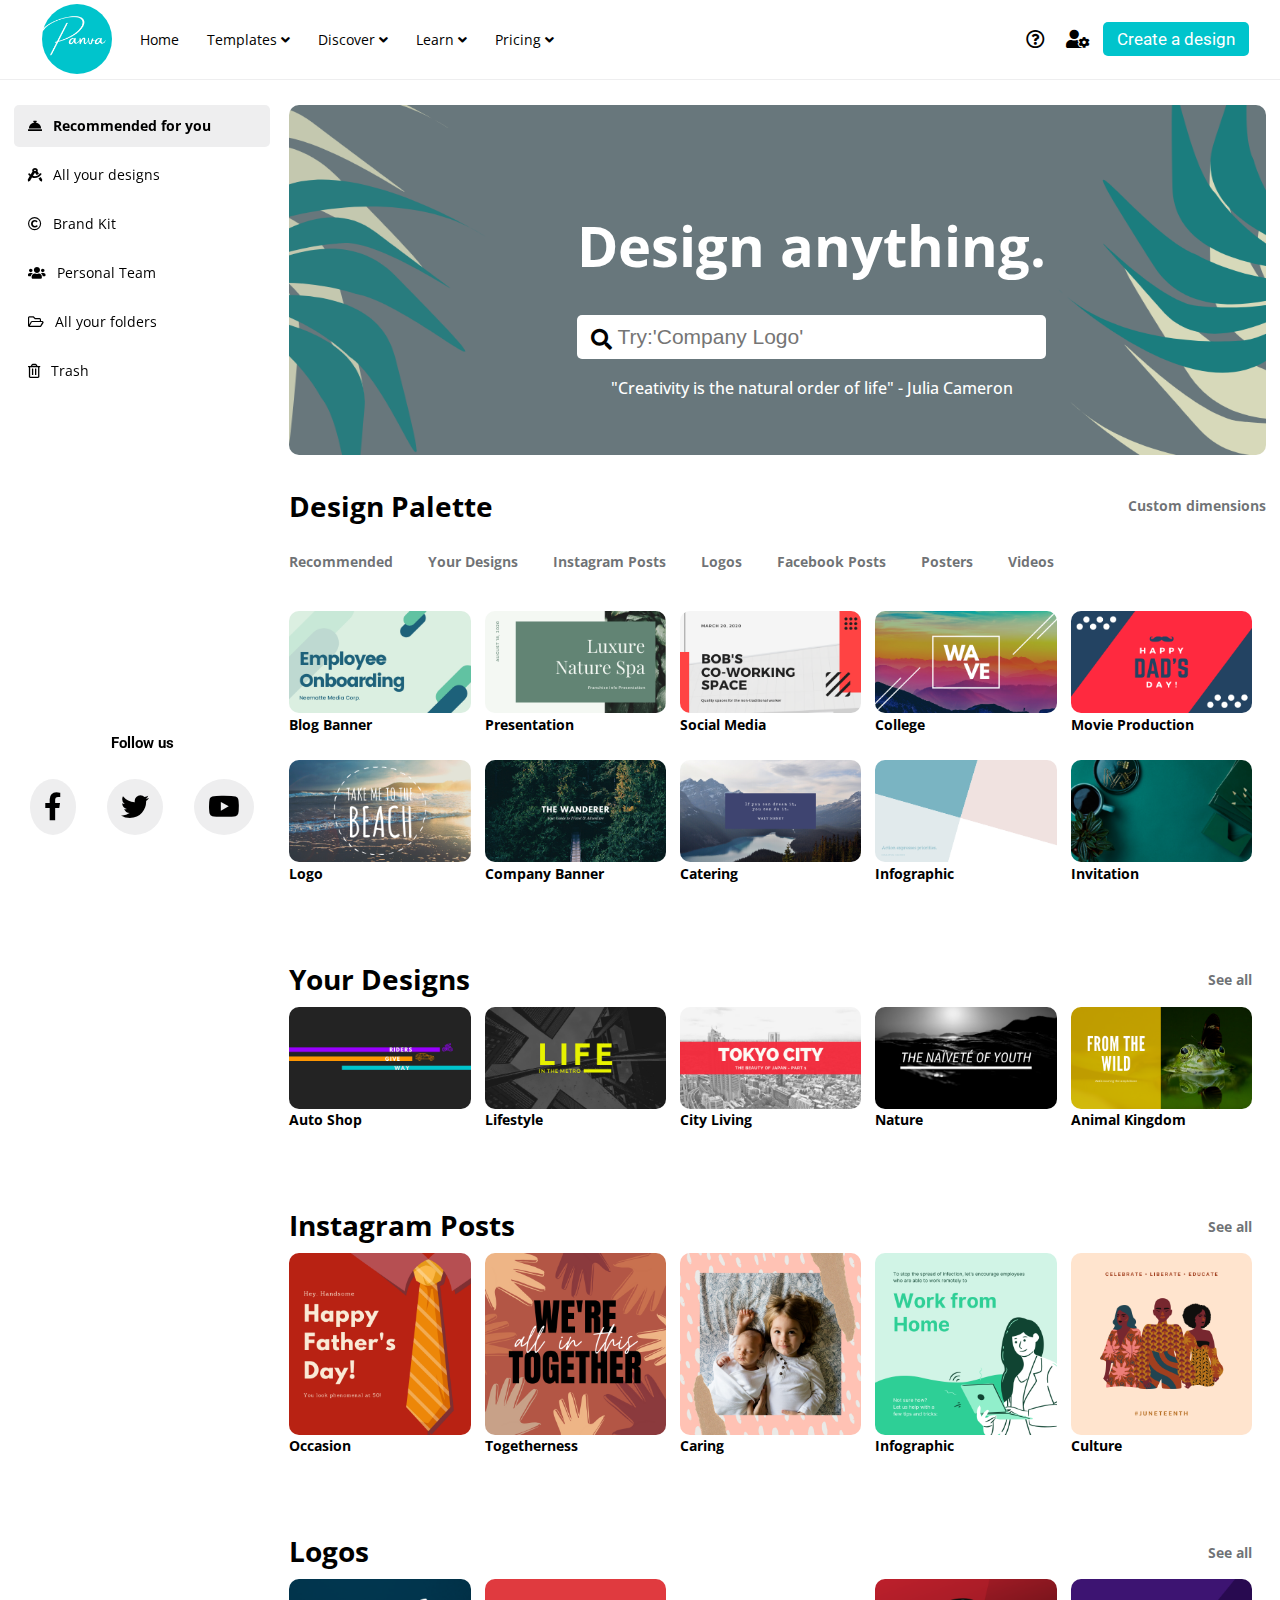
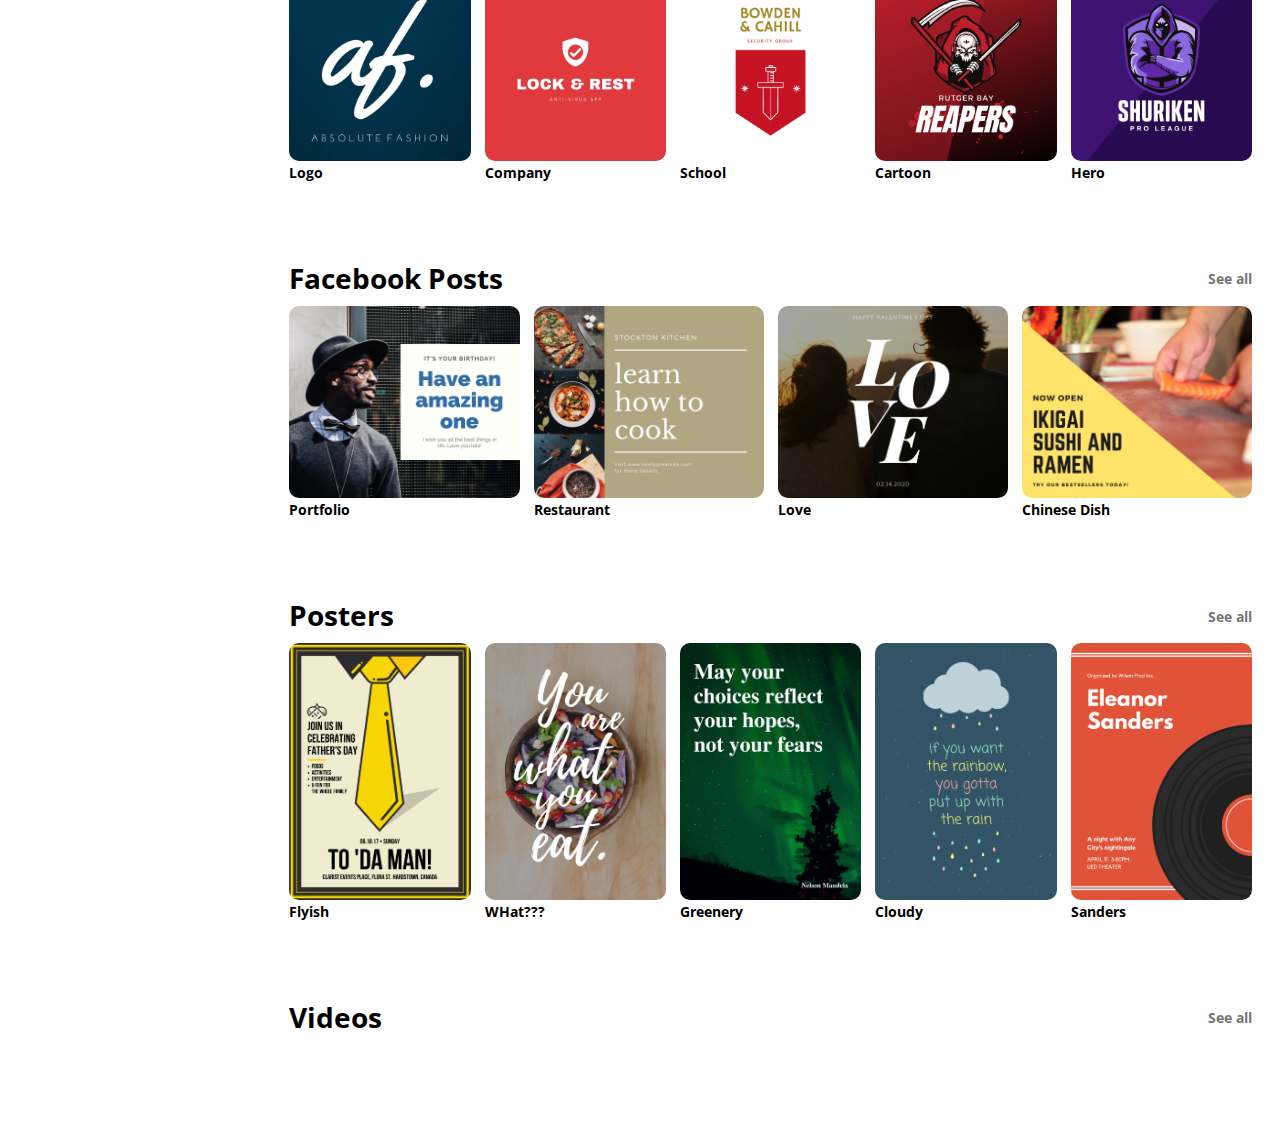
==== index.html @ e2900e9b "first commit" ====
<!DOCTYPE html>
<html lang="en" dir="ltr">
  <head>
    <meta charset="utf-8">
    <title>Home - Panva</title>
    <link rel="stylesheet" type="text/css" href="res/css/reset.css">
    <link rel="stylesheet" type="text/css" href="res/css/style.css">
    <link href="https://fonts.googleapis.com/css2?family=Open+Sans:wght@300;400&family=Roboto&display=swap" rel="stylesheet">
    <link rel="stylesheet" href="https://use.fontawesome.com/releases/v5.7.0/css/all.css">
    <link rel="shortcut icon" href="res/img/favicon.ico" type="image/x-icon">
    <link rel="icon" href="res/img/favicon.ico" type="image/x-icon">
  </head>
  <body>
    <header class="header">
      <nav class="navigation flex-btn">
        <div class="main-menu">
          <ul class="flex main-menu-list">
            <li><a href="index.html"><img src="./res/img/panva.png" alt="panva logo"></a></li>
            <li><a href="index.html">Home</a></li>
            <li><a href="template.html">Templates <i class="fas fa-angle-down"></i></a></li>
            <li><a href="discover.html">Discover <i class="fas fa-angle-down"></i></a></li>
            <li><a href="learn.html">Learn <i class="fas fa-angle-down"></i></a></li>
            <li><a href="price.html">Pricing <i class="fas fa-angle-down"></i></a></li>
          </ul>
        </div>
        <div class="mini-menu">
          <ul class="flex mini-menu-list">
            <li><a href="#"><i class="far fa-question-circle fa-lg"></i></a></li>
            <li><a href="#"><i class="fas fa-user-cog fa-lg"></i></a></li>
            <li><a href="create.html">Create a design</a></li>
          </ul>
        </div>
      </nav>
    </header>
    <div class="main-wrapper">
      <div class="sidebar-menu flex-col">
        <div class="sidebar-menu-list">
          <ul>
            <a href="#" title="Recommended for you"><li class="active"><i class="fas fa-concierge-bell"></i> Recommended for you</li></a>
            <a href="#" title="All your designs"><li><i class="fas fa-drafting-compass"></i> All your designs</li></a>
            <a href="#" title="Brand Kit"><li><i class="far fa-copyright"></i> Brand Kit</li></a>
            <a href="#" title="Personal Team"><li><i class="fas fa-users"></i> Personal Team</li></a>
            <a href="#" title="All your folders"><li><i class="far fa-folder-open"></i> All your folders</li></a>
            <a href="#" title="Trash"><li><i class="far fa-trash-alt"></i> Trash</li></a>
          </ul>
        </div>
        <div class="social-media">
          <p>Follow us</p>
          <ul class="flex">
            <li><a href="https://facebook.com/" target="_blank"><i class="fab fa-facebook-f fa-2x"></i></a></li>
            <li><a href="https://twitter.com/" target="_blank"><i class="fab fa-twitter fa-2x"></i></a></li>
            <li><a href="https://youtube.com/" target="_blank"><i class="fab fa-youtube fa-2x"></i></a></li>
          </ul>
        </div>
      </div>
      <div class="recommended main-content">
        <div class="design-banner">
          <img src="./res/img/design-any.png" alt="">
          <div class="design-search">
            <h1>Design anything.</h1>
            <input type="text" class="input" placeholder="Try:'Company Logo'">
            <div class="btn">
              <i class="fas fa-search"></i>
            </div>
            <h3>"Creativity is the natural order of life" - Julia Cameron</h3>
          </div>
        </div>
        <div class="create-design flex-btn">
          <h2><a href="#">Design Palette</a></h2>
          <h4><a href="#">Custom dimensions</a></h4>
        </div>
        <div class="design-spec">
          <ul class="flex-row">
            <li><h4><a href="#rec">Recommended</a></h4></li>
            <li><h4><a href="#your">Your Designs</a></h4></li>
            <li><h4><a href="#insta">Instagram Posts</a></h4></li>
            <li><h4><a href="#log">Logos</a></h4></li>
            <li><h4><a href="#fb">Facebook Posts</a></h4></li>
            <li><h4><a href="#post">Posters</a></h4></li>
            <li><h4><a href="#vid">Videos</a></h4></li>
          </ul>
        </div>

        <div id="rec" class="common-design">
          <div class="rec-row flex">
            <a href="#">
              <img src="./res/img/1.png" alt="">
              <h4>Blog Banner</h4>
            </a>
            <a href="#">
              <img src="./res/img/2.png" alt="">
              <h4>Presentation</h4>
            </a>
            <a href="#">
              <img src="./res/img/3.png" alt="">
              <h4>Social Media</h4>
            </a>
            <a href="#">
              <img src="./res/img/4.png" alt="">
              <h4>College</h4>
            </a>
            <a href="#">
              <img src="./res/img/5.png" alt="">
              <h4>Movie Production</h4>
            </a>
          </div>
          <div id="rec" class="rec-row flex">
            <a href="#">
              <img src="./res/img/6.png" alt="">
              <h4>Logo</h4>
            </a>
            <a href="#">
              <img src="./res/img/7.png" alt="">
              <h4>Company Banner</h4>
            </a>
            <a href="#">
              <img src="./res/img/8.png" alt="">
              <h4>Catering</h4>
            </a>
            <a href="#">
              <img src="./res/img/9.png" alt="">
              <h4>Infographic</h4>
            </a>
            <a href="#">
              <img src="./res/img/10.png" alt="">
              <h4>Invitation</h4>
            </a>
          </div>
        </div>
        <div id="your" class="common-design">
          <div class="your-design flex-btn">
            <h2><a href="#">Your Designs</a></h2>
            <h4><a href="#">See all</a></h4>
          </div>
          <div class="your-row flex">
            <a href="#">
              <img src="./res/img/11.png" alt="">
              <h4>Auto Shop</h4>
            </a>
            <a href="#">
              <img src="./res/img/12.png" alt="">
              <h4>Lifestyle</h4>
            </a>
            <a href="#">
              <img src="./res/img/13.png" alt="">
              <h4>City Living</h4>
            </a>
            <a href="#">
              <img src="./res/img/14.png" alt="">
              <h4>Nature</h4>
            </a>
            <a href="#">
              <img src="./res/img/15.png" alt="">
              <h4>Animal Kingdom</h4>
            </a>
          </div>
        </div>
        <div id="insta" class="common-design">
          <div class="insta-design flex-btn">
            <h2><a href="#">Instagram Posts</a></h2>
            <h4><a href="#">See all</a></h4>
          </div>
          <div class="insta-row flex">
            <a href="#">
              <img src="./res/img/16.png" alt="">
              <h4>Occasion</h4>
            </a>
            <a href="#">
              <img src="./res/img/17.png" alt="">
              <h4>Togetherness</h4>
            </a>
            <a href="#">
              <img src="./res/img/18.png" alt="">
              <h4>Caring</h4>
            </a>
            <a href="#">
              <img src="./res/img/19.png" alt="">
              <h4>Infographic</h4>
            </a>
            <a href="#">
              <img src="./res/img/20.png" alt="">
              <h4>Culture</h4>
            </a>
          </div>
        </div>
        <div id="log" class="common-design">
          <div  class="logo-design flex-btn">
            <h2><a href="#">Logos</a></h2>
            <h4><a href="#">See all</a></h4>
          </div>
          <div class="logo-row flex">
            <a href="#">
              <img src="./res/img/21.png" alt="">
              <h4>Logo</h4>
            </a>
            <a href="#">
              <img src="./res/img/22.png" alt="">
              <h4>Company</h4>
            </a>
            <a href="#">
              <img src="./res/img/23.png" alt="">
              <h4>School</h4>
            </a>
            <a href="#">
              <img src="./res/img/24.png" alt="">
              <h4>Cartoon</h4>
            </a>
            <a href="#">
              <img src="./res/img/25.png" alt="">
              <h4>Hero</h4>
            </a>
          </div>
        </div>
        <div id="fb" class="common-design">
          <div class="facebook-design flex-btn">
            <h2><a href="#">Facebook Posts</a></h2>
            <h4><a href="#">See all</a></h4>
          </div>
          <div class="facebook-row flex">
            <a href="#">
              <img src="./res/img/26.png" alt="">
              <h4>Portfolio</h4>
            </a>
            <a href="#">
              <img src="./res/img/27.png" alt="">
              <h4>Restaurant</h4>
            </a>
            <a href="#">
              <img src="./res/img/28.png" alt="">
              <h4>Love</h4>
            </a>
            <a href="#">
              <img src="./res/img/29.png" alt="">
              <h4>Chinese Dish</h4>
            </a>
          </div>
        </div>
        <div id="post" class="common-design">
          <div class="post-design flex-btn">
            <h2><a href="#">Posters</a></h2>
            <h4><a href="#">See all</a></h4>
          </div>
          <div class="poster-row flex">
            <a href="#">
              <img src="./res/img/30.png" alt="">
              <h4>Flyish</h4>
            </a>
            <a href="#">
              <img src="./res/img/31.png" alt="">
              <h4>WHat???</h4>
            </a>
            <a href="#">
              <img src="./res/img/32.png" alt="">
              <h4>Greenery</h4>
            </a>
            <a href="#">
              <img src="./res/img/33.png" alt="">
              <h4>Cloudy</h4>
            </a>
            <a href="#">
              <img src="./res/img/34.png" alt="">
              <h4>Sanders</h4>
            </a>
          </div>
        </div>
        <div id="vid" class="common-design">
          <div class="video-design flex-btn">
            <h2><a href="#">Videos</a></h2>
            <h4><a href="#">See all</a></h4>
          </div>
          <div class="video-row flex">
            <a href="#">
              <img src="./res/img/.png" alt="">
            </a>
            <a href="#">
              <img src="./res/img/.png" alt="">
            </a>
            <a href="#">
              <img src="./res/img/.png" alt="">
            </a>
            <a href="#">
              <img src="./res/img/.png" alt="">
            </a>
            <a href="#">
              <img src="./res/img/.png" alt="">
            </a>
          </div>
        </div>
      </div>
    </div>
    <!--
    <div class="help-button">
      <a href="#">Help?</a>
    </div>
    -->
  </body>
</html>
---- res/css/style.css ----
/** Standard Styling Throughout **/
html,
body {
  font-size: 14px;
  font-family: 'Open Sans', sans-serif;
}
* {
  margin: 0;
  padding: 0;
  box-sizing: border-box;
}
.flex {
  display: flex;
  justify-content: space-around;
  align-items: center;
}
.flex-row {
  display: flex;
  align-items: center;
}
.flex-btn {
  display: flex;
  justify-content: space-between;
  align-items: center;
}
.flex-col {
  display: flex;
  flex-direction: column;
  justify-content: space-between;
}
a {
  text-decoration: none;
  color: black;
}
h2 {
  font-size: 2rem;
}
h4 a {
  color: rgba(14,19,24,.6);
}
h4 a:hover {
  color: #000000;
}

/** Standard Styling Throughout Ends **/

/** Header Styling **/
.header {
  position: fixed;
  z-index: 1;
  top: 0;
  width: 100%;
  border-bottom: 1px solid rgba(14,19,24,.07);
  background-color: white;
}
.navigation {
  margin: 0.25rem 2rem;
}
.main-menu-list img {
  height: 70px;
  width: 70px;
  border-radius: 50%;
}
.main-menu .main-menu-list li {
  margin: 0 1rem;
}
.mini-menu .mini-menu-list li {
  margin: 0 0.25rem;
}
.mini-menu .mini-menu-list li a {
  padding: 0.5rem;
  border-radius: 5px;
}
.mini-menu .mini-menu-list li:last-child a {
  background-color: #00c4cc;
  border-radius: 5px;
  font-size: 1.2rem;
  padding: 0.5rem 1rem;
  color: white;
  font-family: 'Roboto', sans-serif;
}
.mini-menu .mini-menu-list li:last-child a:hover {
  background-color: #00c4df;
}
.main-menu .main-menu-list li a:hover {
  color: #00c4cc;
}
.mini-menu .mini-menu-list li a:hover {
  background-color: rgba(14,19,24,.07);
}

/** Header Styling Ends**/

/** Sidebar Menu Starts **/
.main-wrapper {
  position: relative;
  display: flex;
  top: 6rem;
  margin: 0 1rem;
}
.main-wrapper .sidebar-menu {
  position: fixed;
  width: 20%;
  height: 85vh;
  padding: 1rem 0;
  margin-right: 1rem;
}
.sidebar-menu-list ul a li {
  padding: 1rem;
  margin: 0.5rem 0;
  border-radius: 5px;
  cursor: pointer;
}
.active, .sidebar-menu-list ul a li:hover {
  background-color: rgba(14,19,24,.07);
  font-weight: bold;
}
.sidebar-menu-list ul .fas,
.sidebar-menu-list ul .far {
  margin-right: 0.5rem;
}
.social-media .fab {
  background-color: rgba(14,19,24,.07);
  padding: 1rem;
  border-radius: 50%;
}
.social-media p {
  font-family: 'Roboto', sans-serif;
  margin-bottom: 2rem;
  text-align: center;
  font-size: 1.1rem;
  font-weight: bold;
}
.social-media .fab:hover {
  background-color: #00c4cc;
}

/** Sidebar Menu Ends **/

/** Main Wrapper Styling Starts**/
.main-wrapper .main-content {
  width: 80%;
  margin-left: 22%;
  margin-top: 1.5rem;
}
.design-banner img {
  width: 100%;
  height: 25rem;
  border-radius: 10px;
}
.design-search {
  position: absolute;
  top: 5%;
  left: 45%;
  transform: rotate(-45%, -5%);
  text-align: center;
  color: white;
}
.design-search h1 {
  font-size: 4rem;
  font-weight: bold;
  margin-bottom: 3rem;
}
.design-search h3 {
  font-weight: 500;
}
.design-search .input {
  border: 0;
	outline: none;
  width: 100%;
	height: 100%;
	padding: 10px 40px;
	border-radius: 5px;
	font-size: 1.5rem;
  margin-bottom: 1.5rem;
}
.design-search .btn {
  position: absolute;
  top: 8rem;
  left: 1rem;
  color: black;
  font-size: 1.5rem;
}
.create-design {
  margin: 2.5rem 0;
}
.design-spec {
  margin-bottom: 2rem;
}
.design-spec ul li {
  margin-right: 2.5rem;
}
.common-design {
  margin-bottom: 5rem;
  width: 100%;
}
.common-design h4 {
  padding-top: 0.2rem;
}
.common-design img {
  border-radius: 10px;
  width: 100%;
}
.common-design a {
  margin: 1rem 1rem 1rem 0;
}

/** Recommended Styling Ends**/

/** Help button Styling **/
.help-button {
  position: absolute;
  margin-bottom: 4rem;
  bottom: 0;
}
.help-button a {
  padding: 1rem;
  background-color: #00c4cc;
  color: white;
  border-radius: 25px;
}

/** Help button Styling Ends **/
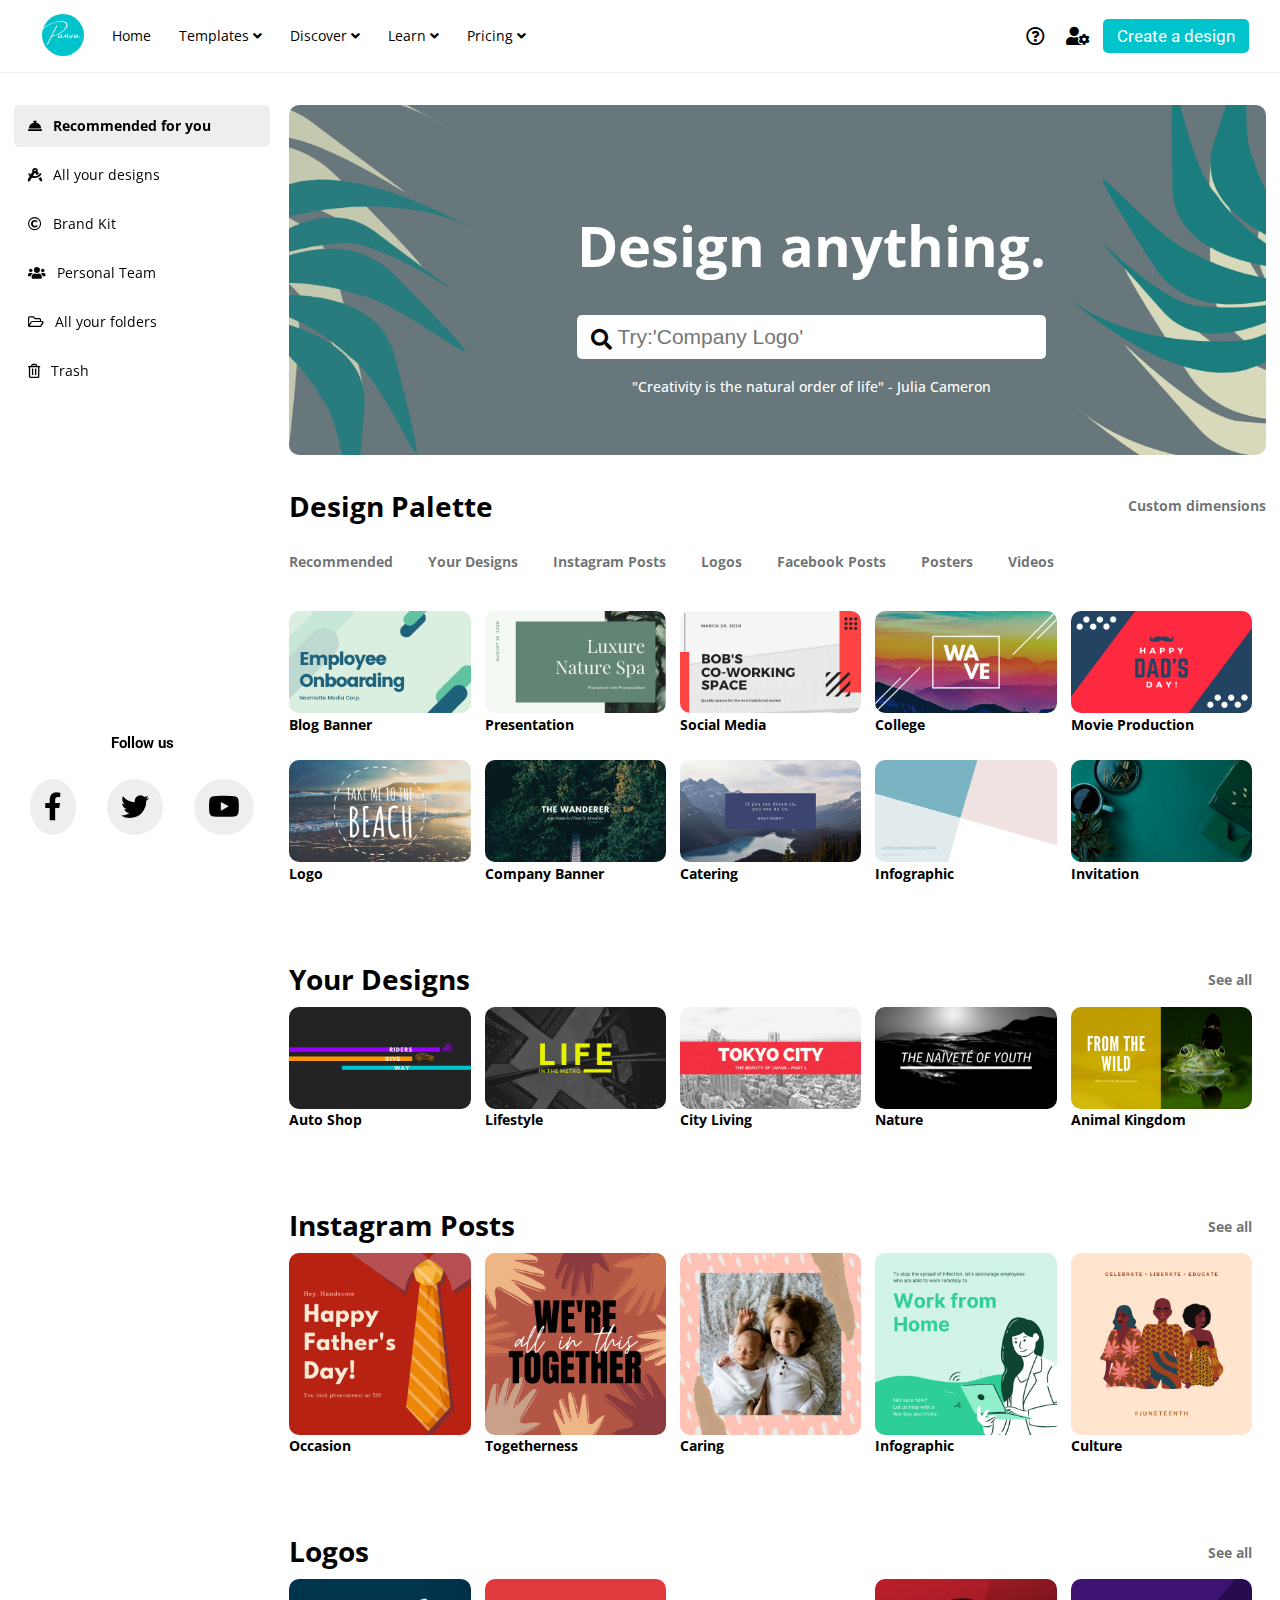
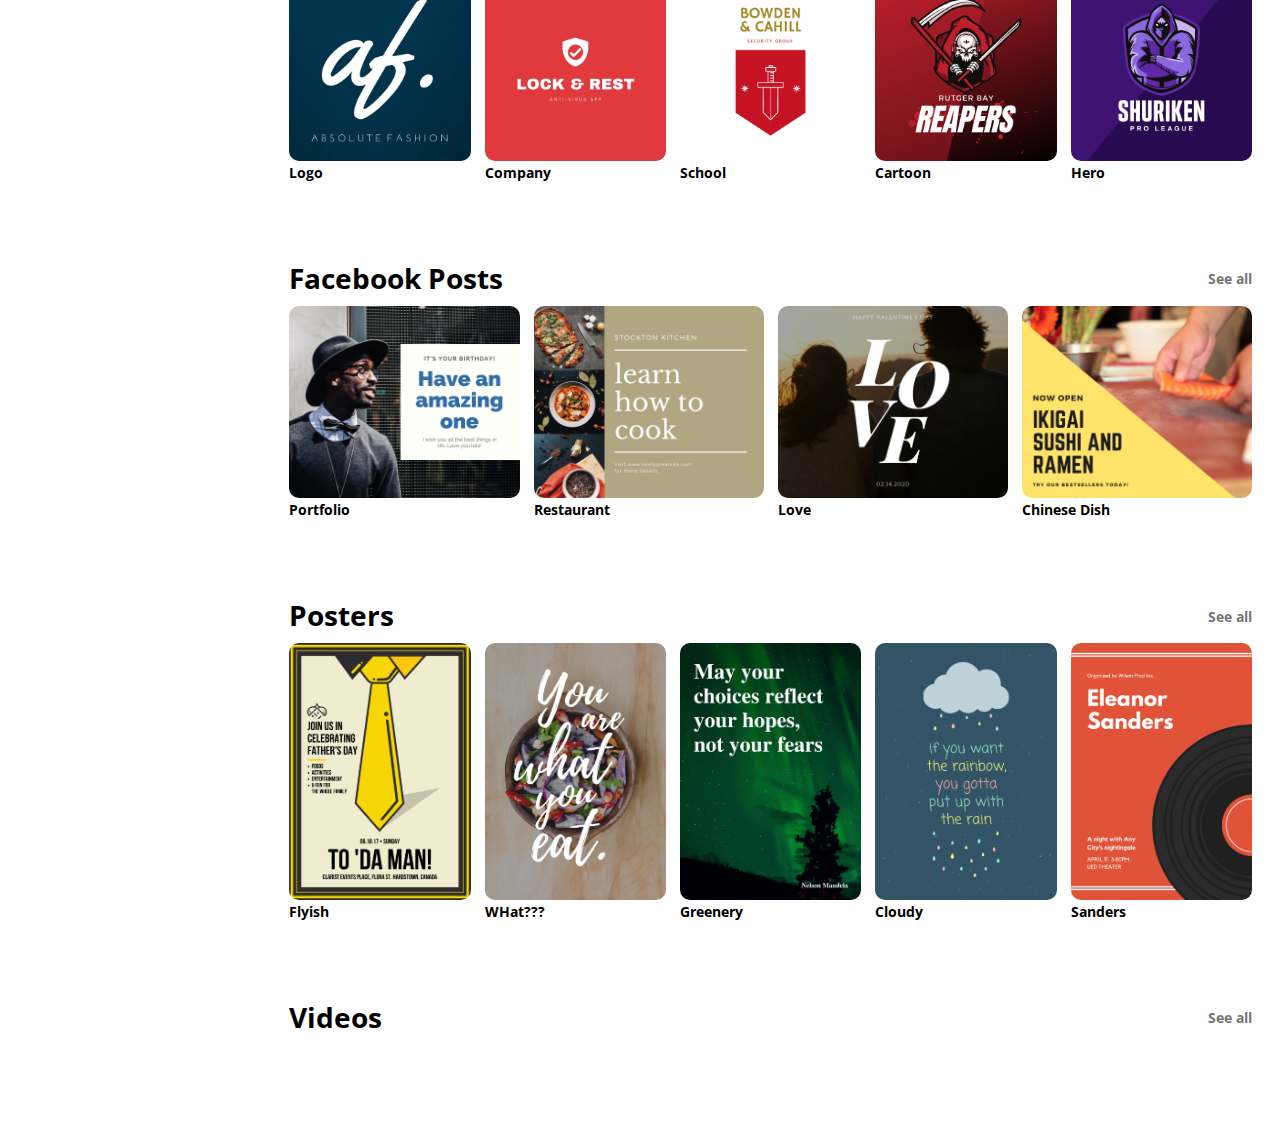
==== commit f3dd5fbc: "20%" ====
--- a/index.html
+++ b/index.html
@@ -17,10 +17,182 @@
           <ul class="flex main-menu-list">
             <li><a href="index.html"><img src="./res/img/panva.png" alt="panva logo"></a></li>
             <li><a href="index.html">Home</a></li>
-            <li><a href="template.html">Templates <i class="fas fa-angle-down"></i></a></li>
-            <li><a href="discover.html">Discover <i class="fas fa-angle-down"></i></a></li>
-            <li><a href="learn.html">Learn <i class="fas fa-angle-down"></i></a></li>
-            <li><a href="price.html">Pricing <i class="fas fa-angle-down"></i></a></li>
+            <li><a href="template.html">Templates <i class="fas fa-angle-down"></i></a>
+              <div class="drop main-drop">
+                <div class="flex-drop template-drop head-drop">
+                  <nav>
+                    <ul>
+                      <li><a href="#"><img src="./res/img/01.png" alt=""></a></li>
+                      <li><h3><a href="#">Social Media</a></h3></li>
+                      <li><h5><a href="#">Instagram Stories</a></h5></li>
+                      <li><h5><a href="#">Instagram Post</a></h5></li>
+                      <li><h5><a href="#">Facebook Post</a></h5></li>
+                      <li><h5><a href="#">Facebook Cover</a></h5></li>
+                      <li><h5><a href="#">Twitter Post</a></h5></li>
+                      <li><h5><a href="#">Pinterest Graphic</a></h5></li>
+                    </ul>
+                  </nav>
+                  <nav>
+                    <ul>
+                      <li><a href="#"><img src="./res/img/02.png" alt=""></a></li>
+                      <li><h3><a href="#">Personal</a></h3></li>
+                      <li><h5><a href="#">Inviation</a></h5></li>
+                      <li><h5><a href="#">Card</a></h5></li>
+                      <li><h5><a href="#">Website</a></h5></li>
+                      <li><h5><a href="#">Logo</a></h5></li>
+                      <li><h5><a href="#">Invoice</a></h5></li>
+                      <li><h5><a href="#">Planner</a></h5></li>
+                    </ul>
+                  </nav>
+                  <nav>
+                    <ul>
+                      <li><a href="#"><img src="./res/img/03.png" alt=""></a></li>
+                      <li><h3><a href="#">Icons</a></h3></li>
+                      <li><h5><a href="#">Social media</a></h5></li>
+                      <li><h5><a href="#">Web & SEO</a></h5></li>
+                      <li><h5><a href="#">Files and Folders</a></h5></li>
+                      <li><h5><a href="#">Business</a></h5></li>
+                      <li><h5><a href="#">Weather</a></h5></li>
+                      <li><h5><a href="#">Computer</a></h5></li>
+                      <li><h5><a href="#">See all <i class="fas fa-angle-right"></i></a></h5></li>
+                    </ul>
+                  </nav>
+                  <nav>
+                    <ul>
+                      <li><a href="#"><img src="./res/img/04.png" alt=""></a></li>
+                      <li><h3><a href="#">Marketing</a></h3></li>
+                      <li><h5><a href="#">Poster</a></h5></li>
+                      <li><h5><a href="#">Flyer</a></h5></li>
+                      <li><h5><a href="#">Infographic</a></h5></li>
+                      <li><h5><a href="#">Newsletter</a></h5></li>
+                      <li><h5><a href="#">Menu</a></h5></li>
+                    </ul>
+                  </nav>
+                </div>
+              </div>
+            </li>
+            <li><a href="discover.html">Discover <i class="fas fa-angle-down"></i></a>
+              <div class="drop main-drop">
+                <div class="flex-drop discover-drop head-drop">
+                  <nav>
+                    <ul>
+                      <li><a href="#"><img src="./res/img/05.png" alt=""></a></li>
+                      <li><h3><a href="#">Photos</a></h3></li>
+                      <li><h5><a href="#">Free Photos</a></h5></li>
+                      <li><h5><a href="#">Background</a></h5></li>
+                      <li><h5><a href="#">Nature</a></h5></li>
+                      <li><h5><a href="#">Animals</a></h5></li>
+                      <li><h5><a href="#">Food</a></h5></li>
+                      <li><h5><a href="#">People</a></h5></li>
+                      <li><h5><a href="#">See all <i class="fas fa-angle-right"></i></a></h5></li>
+                    </ul>
+                  </nav>
+                  <nav>
+                    <ul>
+                      <li><a href="#"><img src="./res/img/06.png" alt=""></a></li>
+                      <li><h3><a href="#">Icons</a></h3></li>
+                      <li><h5><a href="#">Social media</a></h5></li>
+                      <li><h5><a href="#">Web & SEO</a></h5></li>
+                      <li><h5><a href="#">Files and Folders</a></h5></li>
+                      <li><h5><a href="#">Business</a></h5></li>
+                      <li><h5><a href="#">Weather</a></h5></li>
+                      <li><h5><a href="#">Computer</a></h5></li>
+                      <li><h5><a href="#">See all <i class="fas fa-angle-right"></i></a></h5></li>
+                    </ul>
+                  </nav>
+                  <nav>
+                    <ul>
+                      <li><a href="#"><img src="./res/img/07.png" alt=""></a></li>
+                      <li><h3><a href="#">Print Products</a></h3></li>
+                      <li><h5><a href="#">Business Card</a></h5></li>
+                      <li><h5><a href="#">Postcard</a></h5></li>
+                      <li><h5><a href="#">Invitation</a></h5></li>
+                      <li><h5><a href="#">Trifold Brochure</a></h5></li>
+                      <li><h5><a href="#">Flyer</a></h5></li>
+                      <li><h5><a href="#">T-shirtr</a></h5></li>
+                      <li><h5><a href="#">See all <i class="fas fa-angle-right"></i></a></h5></li>
+                    </ul>
+                  </nav>
+                  <nav>
+                    <ul>
+                      <li><a href="#"><img src="./res/img/08.png" alt=""></a></li>
+                      <li><h3><a href="#">Apps</a></h3></li>
+                      <li><h5><a href="#">Google Map</a></h5></li>
+                      <li><h5><a href="#">Giphy</a></h5></li>
+                      <li><h5><a href="#">QR Code</a></h5></li>
+                      <li><h5><a href="#">Bitmoji</a></h5></li>
+                      <li><h5><a href="#">Youtube</a></h5></li>
+                      <li><h5><a href="#">Duotone</a></h5></li>
+                    </ul>
+                  </nav>
+                  <nav>
+                    <ul>
+                      <li><a href="#"><img src="./res/img/09.png" alt=""></a></li>
+                      <li><h3><a href="#">Features</a></h3></li>
+                      <li><h5><a href="#">Graphs & Charts</a></h5></li>
+                      <li><h5><a href="#">Photo editing</a></h5></li>
+                    </ul>
+                  </nav>
+                </div>
+              </div>
+            </li>
+            <li><a href="learn.html">Learn <i class="fas fa-angle-down"></i></a>
+              <div class="drop main-drop">
+                <div class="flex-drop learn-drop head-drop">
+                  <div>
+                    <a href="#"><img src="./res/img/100.png" alt=""></a>
+                    <a href="#"><h3>Getting Started with Panva</h3></a>
+                    <p>Quick tutorials to help you find your way around Panva</p>
+                  </div>
+                  <div>
+                    <a href="#"><img src="./res/img/110.png" alt=""></a>
+                    <a href="#"><h3>Design with Panva</h3></a>
+                    <p>Quick tutorials to superchange your creative skills</p>
+                  </div>
+                  <div>
+                    <a href="#"><img src="./res/img/120.png" alt=""></a>
+                    <a href="#"><h3>Social media marketing</h3></a>
+                    <p>Learn how to connect and grow your community</p>
+                  </div>
+                  <div>
+                    <a href="#"><img src="./res/img/130.png" alt=""></a>
+                    <a href="#"><h3>Graphic design basics</h3></a>
+                    <p>Learn how to design like a pro.</p>
+                  </div>
+                  <div>
+                    <a href="#"><img src="./res/img/140.png" alt=""></a>
+                    <a href="#"><h3>Branding your business</h3></a>
+                    <p>Learn how to build a pronounce brand for your business</p>
+                  </div>
+                </div>
+              </div>
+            </li>
+            <li><a href="price.html">Pricing <i class="fas fa-angle-down"></i></a>
+              <div class=" drop main-drop">
+                <div class="flex-drop pricing-drop head-drop">
+                  <div>
+                    <a href="#"><img src="./res/img/150.png" alt=""></a>
+                    <a href="#"><h3>Free</h3></a>
+                    <p>For individuals and small teams to create and download desings for anhy occasion</p>
+                  </div>
+                  <div>
+                    <a href="#"><img src="./res/img/160.png" alt=""></a>
+                    <a href="#"><h3>Pro</h3></a>
+                    <p>For individuals and small teams who want more advanced tools to design</p>
+                  </div>
+                  <div>
+                    <a href="#"><img src="./res/img/170.png" alt=""></a>
+                    <a href="#"><h3>Enterprise</h3></a>
+                    <p>For large business seeking an integrated tool</p>
+                  </div>
+                  <div>
+                    <a href="#"><img src="./res/img/180.png" alt=""></a>
+                    <a href="#"><h3>Non-profits</h3></a>
+                    <p>Canva Pro is free for all registered NGOs.</p>
+                  </div>
+                </div>
+              </div>
+            </li>
           </ul>
         </div>
         <div class="mini-menu">
@@ -36,8 +208,8 @@
       <div class="sidebar-menu flex-col">
         <div class="sidebar-menu-list">
           <ul>
-            <a href="#" title="Recommended for you"><li class="active"><i class="fas fa-concierge-bell"></i> Recommended for you</li></a>
-            <a href="#" title="All your designs"><li><i class="fas fa-drafting-compass"></i> All your designs</li></a>
+            <a href="#rec" title="Recommended for you"><li class="active"><i class="fas fa-concierge-bell"></i> Recommended for you</li></a>
+            <a href="#your" title="All your designs"><li><i class="fas fa-drafting-compass"></i> All your designs</li></a>
             <a href="#" title="Brand Kit"><li><i class="far fa-copyright"></i> Brand Kit</li></a>
             <a href="#" title="Personal Team"><li><i class="fas fa-users"></i> Personal Team</li></a>
             <a href="#" title="All your folders"><li><i class="far fa-folder-open"></i> All your folders</li></a>
@@ -288,10 +460,176 @@
         </div>
       </div>
     </div>
+    <!-- Hidden Drop
+    <div class="template-drop drop flex">
+      <div class="flex-col">
+        <a href="#"><img src="" alt=""></a>
+        <ul>
+          <li><a href="#">Social Media</a></li>
+          <li><a href="#">Instagram Stories</a> </li>
+          <li><a href="#">Instagram Post</a> </li>
+          <li><a href="#">Facebook Post</a></li>
+          <li><a href="#">Facebook Cover</a></li>
+          <li><a href="#">Twitter Post</a></li>
+          <li><a href="#">Pinterest Graphic</a></li>
+        </ul>
+      </div>
+      <div class="flex-col">
+        <a href="#"><img src="" alt=""></a>
+        <ul>
+          <li><h5><a href="#">Personal</a></h5></li>
+          <li><h5><a href="#">Inviation</a></h5></li>
+          <li><h5><a href="#">Card</a></h5></li>
+          <li><h5><a href="#">Website</a></h5></li>
+          <li><h5><a href="#">Logo</a></h5></li>
+          <li><h5><a href="#">Invoice</a></h5></li>
+          <li><h5><a href="#">Planner
+            <div class="flex-col">
+              <a href="#"><img src="" alt=""></a>
+              <ul>
+                <li><h5><a href="#">Icons</a></h5></li>
+                <li><h5><a href="#">Social media</a></h5></li>
+                <li><h5><a href="#">Web & SEO</a></h5></li>
+                <li><h5><a href="#">Files and Folders</a></h5></li>
+                <li><h5><a href="#">Business</a></h5></li>
+                <li><h5><a href="#">Weather</a></h5></li>
+                <li><h5><a href="#">Computer</a></h5></li>
+                <li><h5><a href="#">See all <i class="fas fa-angle-right"></i></a></h5></li>
+              </ul>
+            </div>
+
+          </a></h5></li>
+          <li><h5><a href="#">See all <i class="fas fa-angle-right"></i></a></h5></li>
+        </ul>
+      </div>
+      <div class="flex-col">
+        <a href="#"><img src="" alt=""></a>
+        <ul>
+          <li><h5><a href="#">Marketing</a></h5></li>
+          <li><h5><a href="#">Poster</a></h5></li>
+          <li><h5><a href="#">Flyer</a></h5></li>
+          <li><h5><a href="#">Infographic</a></h5></li>
+          <li><h5><a href="#">Newsletter</a></h5></li>
+          <li><h5><a href="#">Menu</a></h5></li>
+        </ul>
+      </div>
+    </div>
+    <div class="discover-drop drop flex">
+      <div class="flex-col">
+        <a href="#"><img src="" alt=""></a>
+        <ul>
+          <li><h5><a href="#">Photos</a></h5></li>
+          <li><h5><a href="#">Free Photos</a></h5></li>
+          <li><h5><a href="#">Background</a></h5></li>
+          <li><h5><a href="#">Nature</a></h5></li>
+          <li><h5><a href="#">Animals</a></h5></li>
+          <li><h5><a href="#">Food</a></h5></li>
+          <li><h5><a href="#">People</a></h5></li>
+          <li><h5><a href="#">See all</a></h5></li>
+        </ul>
+      </div>
+      <div class="flex-col">
+        <a href="#"><img src="" alt=""></a>
+        <ul>
+          <li><h5><a href="#">Icons</a></h5></li>
+          <li><h5><a href="#">Social media</a></h5></li>
+          <li><h5><a href="#">Web & SEO</a></h5></li>
+          <li><h5><a href="#">Files and Folders</a></h5></li>
+          <li><h5><a href="#">Business</a></h5></li>
+          <li><h5><a href="#">Weather</a></h5></li>
+          <li><h5><a href="#">Computer</a></h5></li>
+          <li><h5><a href="#">See all <i class="fas fa-angle-right"></i></a></h5></li>
+        </ul>
+      </div>
+      <div class="flex-col">
+        <a href="#"><img src="" alt=""></a>
+        <ul>
+          <li><h5><a href="#">Print Products</a></h5></li>
+          <li><h5><a href="#">Business Card</a></h5></li>
+          <li><h5><a href="#">Postcard</a></h5></li>
+          <li><h5><a href="#">Invitation</a></h5></li>
+          <li><h5><a href="#">Trifold Brochure</a></h5></li>
+          <li><h5><a href="#">Flyer</a></h5></li>
+          <li><h5><a href="#">T-shirtr</a></h5></li>
+          <li><h5><a href="#">See all <i class="fas fa-angle-right"></i></a></h5></li>
+        </ul>
+      </div>
+      <div class="flex-col">
+        <a href="#"><img src="" alt=""></a>
+        <ul>
+          <li><h5><a href="#">Apps</a></h5></li>
+          <li><h5><a href="#">Google Map</a></h5></li>
+          <li><h5><a href="#">Giphy</a></h5></li>
+          <li><h5><a href="#">QR Code</a></h5></li>
+          <li><h5><a href="#">Bitmoji</a></h5></li>
+          <li><h5><a href="#">Youtube</a></h5></li>
+          <li><h5><a href="#">Duotone</a></h5></li>
+        </ul>
+      </div>
+      <div class="flex-col">
+        <a href="#"><img src="" alt=""></a>
+        <ul>
+          <li><h5><a href="#">Features</a></h5></li>
+          <li><h5><a href="#">Graphs & Charts</a></h5></li>
+          <li><h5><a href="#">Photo editing</a></h5></li>
+        </ul>
+      </div>
+    </div>
+    <div class="learn-drop drop flex">
+      <div class="flex-col">
+        <a href="#"><img src="" alt=""></a>
+        <a href="#"><h5>Getting Started with Panva</h5></a>
+        <p>Quick tutorials to help you find your way around Panva</p>
+      </div>
+      <div class="flex-col">
+        <a href="#"><img src="" alt=""></a>
+        <a href="#"><h5>Design with Panva</h5></a>
+        <p>Quick tutorials to superchange your creative skills</p>
+      </div>
+      <div class="flex-col">
+        <a href="#"><img src="" alt=""></a>
+        <a href="#"><h5>Social media marketing</h5></a>
+        <p>Learn how to connect and grow your community</p>
+      </div>
+      <div class="flex-col">
+        <a href="#"><img src="" alt=""></a>
+        <a href="#"><h5>Graphic design basics</h5></a>
+        <p>Learn how to design like a pro.</p>
+      </div>
+      <div class="flex-col">
+        <a href="#"><img src="" alt=""></a>
+        <a href="#"><h5>Branding your business</h5></a>
+        <p>Learn how to build a pronounce brand for your business</p>
+      </div>
+    </div>
+    <div class="pricing-drop drop flex">
+      <div class="flex-col">
+        <a href="#"><img src="" alt=""></a>
+        <a href="#"><h5>Free</h5></a>
+        <p>For individuals and small teams to create and download desings for anhy occasion</p>
+      </div>
+      <div class="flex-col">
+        <a href="#"><img src="" alt=""></a>
+        <a href="#"><h5>Pro</h5></a>
+        <p>For individuals and small teams who want more advanced tools to design</p>
+      </div>
+      <div class="flex-col">
+        <a href="#"><img src="" alt=""></a>
+        <a href="#"><h5>Enterprise</h5></a>
+        <p>For large business seeking an integrated tool</p>
+      </div>
+      <div class="flex-col">
+        <a href="#"><img src="" alt=""></a>
+        <a href="#"><h5>Non-profits</h5></a>
+        <p>Canva Pro is free for all registered NGOs.</p>
+      </div>
+    </div>
+    -->
     <!--
     <div class="help-button">
       <a href="#">Help?</a>
     </div>
+
     -->
   </body>
 </html>
--- a/res/css/style.css
+++ b/res/css/style.css
@@ -28,6 +28,11 @@
   flex-direction: column;
   justify-content: space-between;
 }
+.flex-drop {
+  display: flex;
+  justify-content: space-between;
+  align-items: flex-start;
+}
 a {
   text-decoration: none;
   color: black;
@@ -35,13 +40,19 @@
 h2 {
   font-size: 2rem;
 }
+h3 {
+  font-size: 1rem;
+}
 h4 a {
   color: rgba(14,19,24,.6);
 }
 h4 a:hover {
   color: #000000;
 }
-
+h5 {
+  font-size: 0.9rem;
+  font-weight: normal;
+}
 /** Standard Styling Throughout Ends **/
 
 /** Header Styling **/
@@ -54,15 +65,16 @@
   background-color: white;
 }
 .navigation {
-  margin: 0.25rem 2rem;
+  margin: 0 2rem;
 }
 .main-menu-list img {
-  height: 70px;
-  width: 70px;
+  height: 3rem;
+  width: 3rem;
   border-radius: 50%;
 }
 .main-menu .main-menu-list li {
   margin: 0 1rem;
+  padding: 1rem 0;
 }
 .mini-menu .mini-menu-list li {
   margin: 0 0.25rem;
@@ -88,7 +100,53 @@
 .mini-menu .mini-menu-list li a:hover {
   background-color: rgba(14,19,24,.07);
 }
-
+.main-drop {
+  display: none;
+}
+ul li:hover .main-drop {
+  position: absolute;
+  display: block;
+  background-color: white;
+  top: 80%;
+  left: 7%;
+  box-shadow: 0px 0px 5px 0px rgba(0,0,0,0.12);
+  width: auto;
+  height: auto;
+  border-radius: 10px;
+}
+ul li:hover .main-drop .head-drop {
+  margin: 1rem;
+  max-width: 1000px;
+}
+ul li:hover .main-drop ul li,
+ul li:hover .main-drop .learn-drop div,
+ul li:hover .main-drop .pricing-drop div {
+  padding: 0.8rem;
+}
+ul li:hover .main-drop ul li a {
+  padding: 0.5rem;
+  border-radius: 4px;
+}
+ul li:hover .main-drop ul li h3 a:hover {
+  background-color: transparent;
+  color: #00c4cc
+}
+ul li:hover .main-drop ul li:first-child a:hover {
+  background-color: transparent;
+}
+ul li:hover .main-drop ul li a:hover {
+  background-color: rgba(14,19,24,.07);
+  color: black;
+}
+.drop img {
+  height: auto;
+  width: auto;
+  border-radius: 10px;
+}
+.drop .learn-drop h3,
+.drop .pricing-drop h3 {
+  padding: 1rem 0;
+}
 /** Header Styling Ends**/
 
 /** Sidebar Menu Starts **/
@@ -134,7 +192,6 @@
 .social-media .fab:hover {
   background-color: #00c4cc;
 }
-
 /** Sidebar Menu Ends **/
 
 /** Main Wrapper Styling Starts**/
@@ -204,8 +261,7 @@
 .common-design a {
   margin: 1rem 1rem 1rem 0;
 }
-
-/** Recommended Styling Ends**/
+/** Main wrapper Styling Ends**/
 
 /** Help button Styling **/
 .help-button {
@@ -219,5 +275,4 @@
   color: white;
   border-radius: 25px;
 }
-
 /** Help button Styling Ends **/
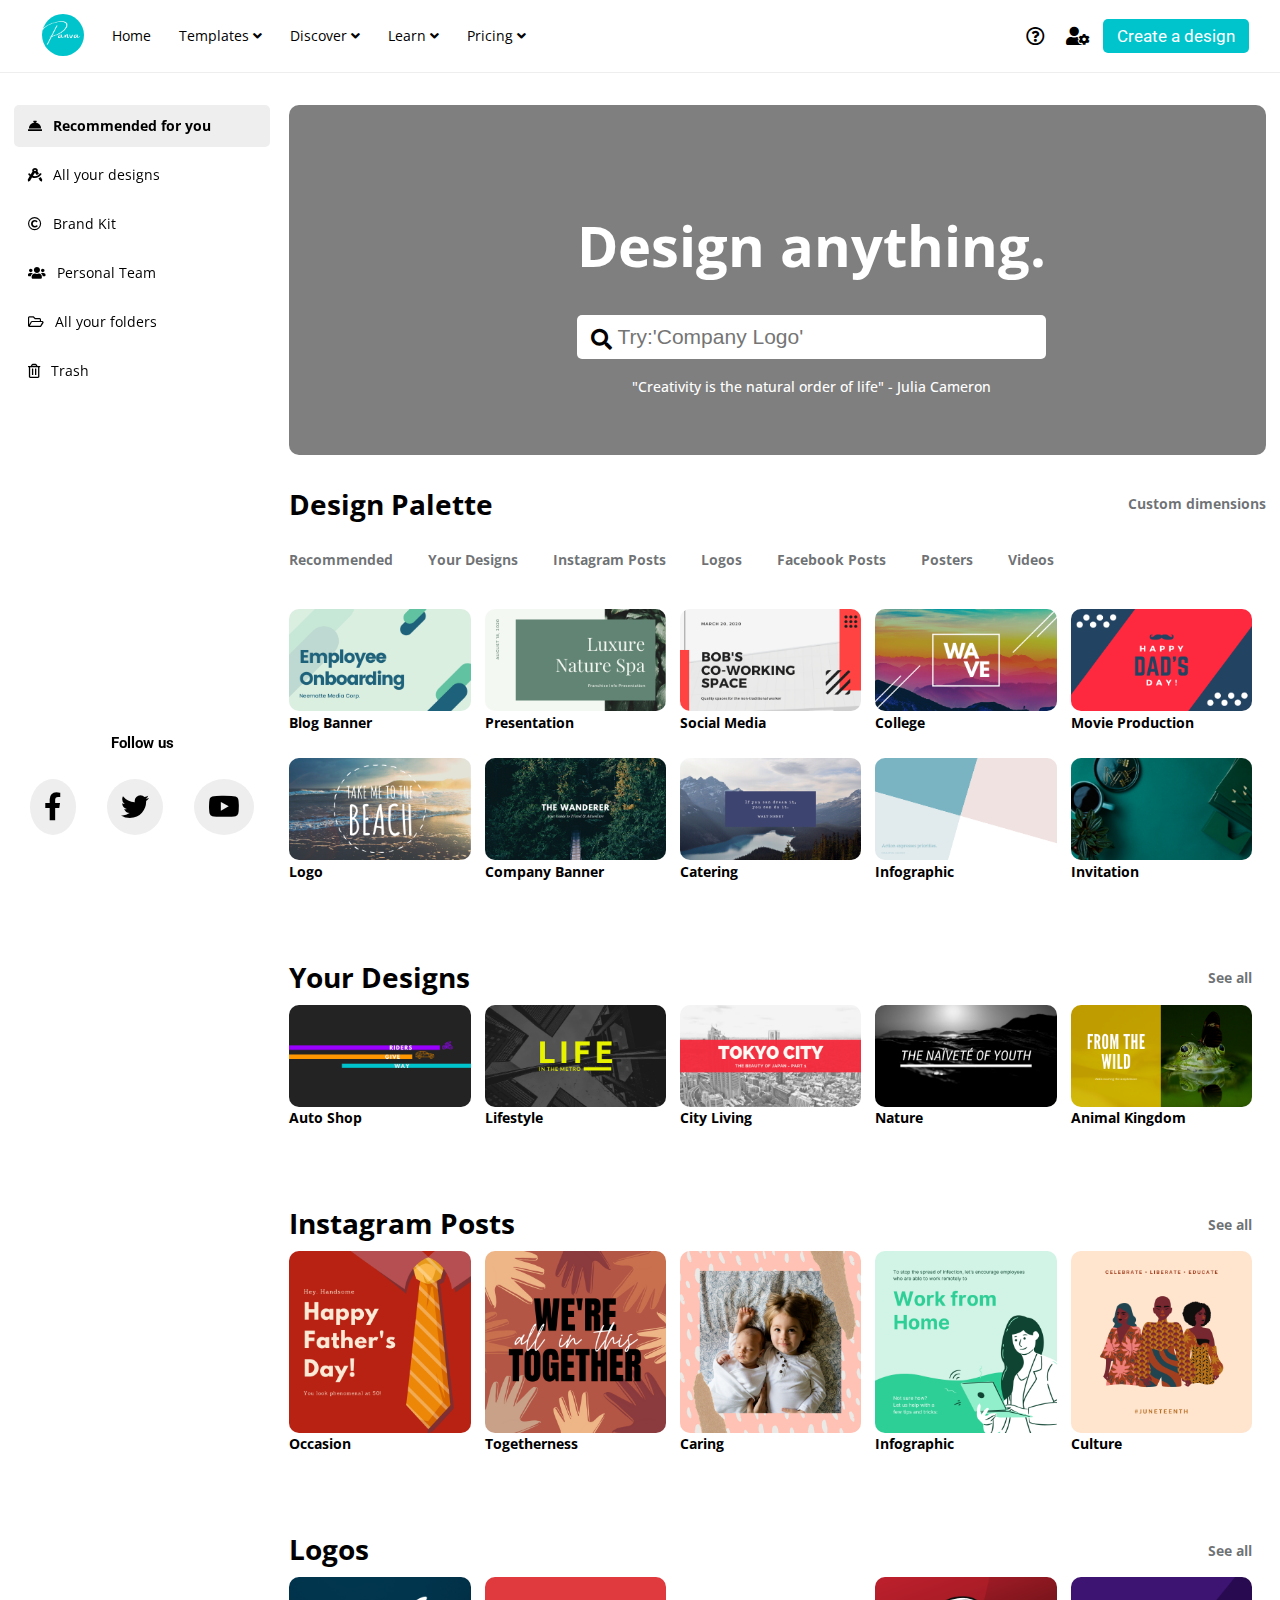
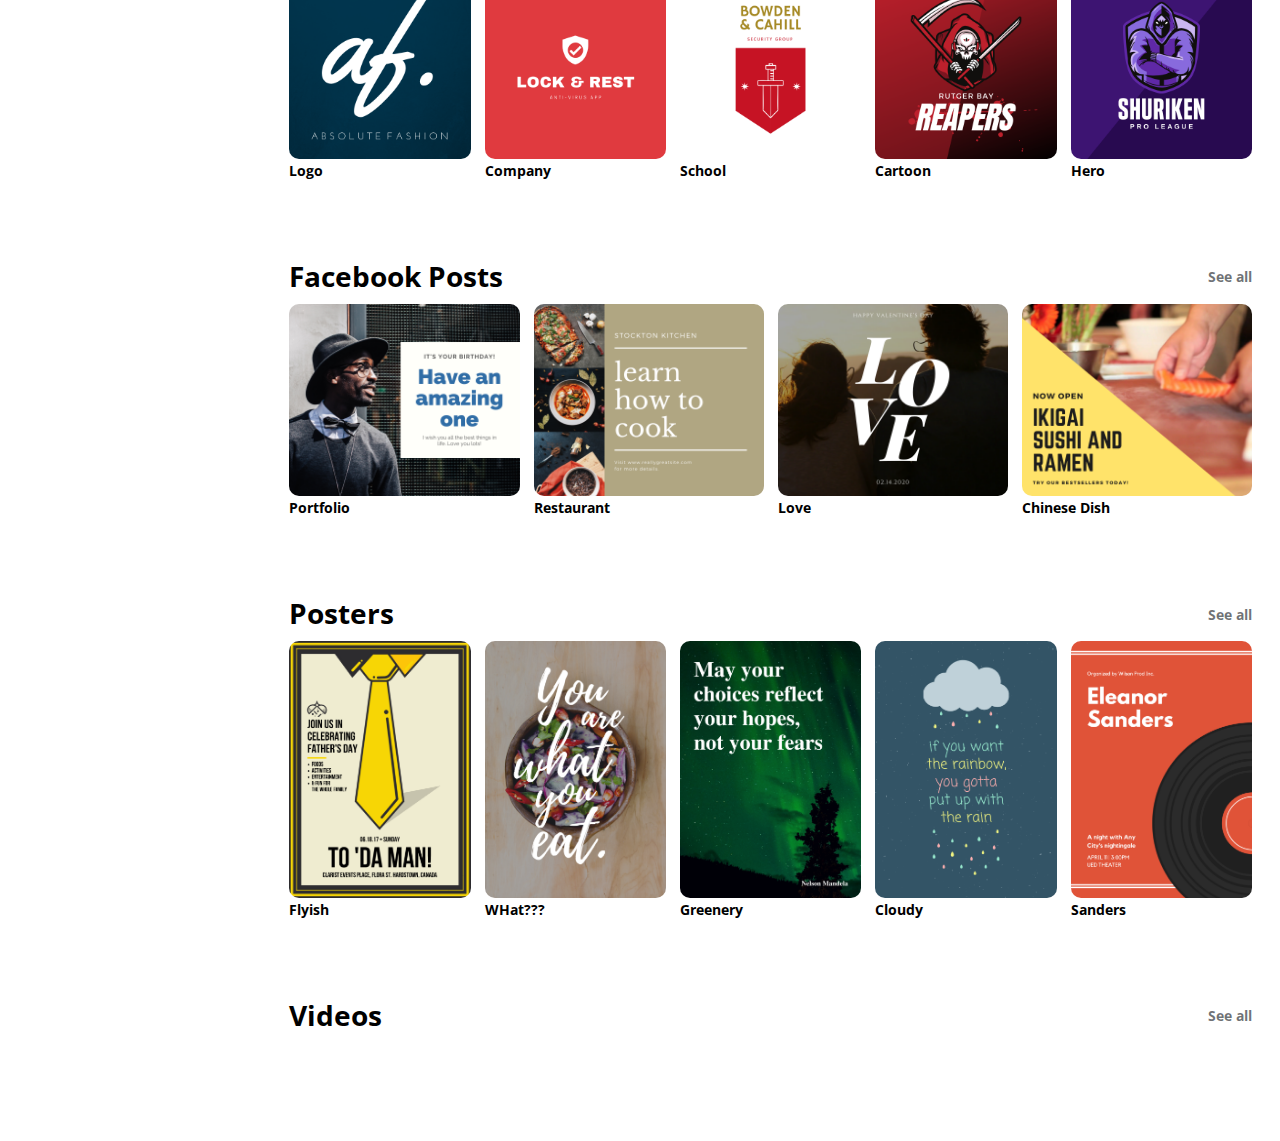
==== commit 1ea4079e: "Add animation" ====
--- a/index.html
+++ b/index.html
@@ -227,14 +227,15 @@
       </div>
       <div class="recommended main-content">
         <div class="design-banner">
-          <img src="./res/img/design-any.png" alt="">
-          <div class="design-search">
-            <h1>Design anything.</h1>
-            <input type="text" class="input" placeholder="Try:'Company Logo'">
-            <div class="btn">
-              <i class="fas fa-search"></i>
+          <div class="outer">
+            <div class="design-search">
+              <h1>Design anything.</h1>
+              <input type="text" class="input" placeholder="Try:'Company Logo'">
+              <div class="btn">
+                <i class="fas fa-search"></i>
+              </div>
+              <h3>"Creativity is the natural order of life" - Julia Cameron</h3>
             </div>
-            <h3>"Creativity is the natural order of life" - Julia Cameron</h3>
           </div>
         </div>
         <div class="create-design flex-btn">
@@ -460,176 +461,5 @@
         </div>
       </div>
     </div>
-    <!-- Hidden Drop
-    <div class="template-drop drop flex">
-      <div class="flex-col">
-        <a href="#"><img src="" alt=""></a>
-        <ul>
-          <li><a href="#">Social Media</a></li>
-          <li><a href="#">Instagram Stories</a> </li>
-          <li><a href="#">Instagram Post</a> </li>
-          <li><a href="#">Facebook Post</a></li>
-          <li><a href="#">Facebook Cover</a></li>
-          <li><a href="#">Twitter Post</a></li>
-          <li><a href="#">Pinterest Graphic</a></li>
-        </ul>
-      </div>
-      <div class="flex-col">
-        <a href="#"><img src="" alt=""></a>
-        <ul>
-          <li><h5><a href="#">Personal</a></h5></li>
-          <li><h5><a href="#">Inviation</a></h5></li>
-          <li><h5><a href="#">Card</a></h5></li>
-          <li><h5><a href="#">Website</a></h5></li>
-          <li><h5><a href="#">Logo</a></h5></li>
-          <li><h5><a href="#">Invoice</a></h5></li>
-          <li><h5><a href="#">Planner
-            <div class="flex-col">
-              <a href="#"><img src="" alt=""></a>
-              <ul>
-                <li><h5><a href="#">Icons</a></h5></li>
-                <li><h5><a href="#">Social media</a></h5></li>
-                <li><h5><a href="#">Web & SEO</a></h5></li>
-                <li><h5><a href="#">Files and Folders</a></h5></li>
-                <li><h5><a href="#">Business</a></h5></li>
-                <li><h5><a href="#">Weather</a></h5></li>
-                <li><h5><a href="#">Computer</a></h5></li>
-                <li><h5><a href="#">See all <i class="fas fa-angle-right"></i></a></h5></li>
-              </ul>
-            </div>
-
-          </a></h5></li>
-          <li><h5><a href="#">See all <i class="fas fa-angle-right"></i></a></h5></li>
-        </ul>
-      </div>
-      <div class="flex-col">
-        <a href="#"><img src="" alt=""></a>
-        <ul>
-          <li><h5><a href="#">Marketing</a></h5></li>
-          <li><h5><a href="#">Poster</a></h5></li>
-          <li><h5><a href="#">Flyer</a></h5></li>
-          <li><h5><a href="#">Infographic</a></h5></li>
-          <li><h5><a href="#">Newsletter</a></h5></li>
-          <li><h5><a href="#">Menu</a></h5></li>
-        </ul>
-      </div>
-    </div>
-    <div class="discover-drop drop flex">
-      <div class="flex-col">
-        <a href="#"><img src="" alt=""></a>
-        <ul>
-          <li><h5><a href="#">Photos</a></h5></li>
-          <li><h5><a href="#">Free Photos</a></h5></li>
-          <li><h5><a href="#">Background</a></h5></li>
-          <li><h5><a href="#">Nature</a></h5></li>
-          <li><h5><a href="#">Animals</a></h5></li>
-          <li><h5><a href="#">Food</a></h5></li>
-          <li><h5><a href="#">People</a></h5></li>
-          <li><h5><a href="#">See all</a></h5></li>
-        </ul>
-      </div>
-      <div class="flex-col">
-        <a href="#"><img src="" alt=""></a>
-        <ul>
-          <li><h5><a href="#">Icons</a></h5></li>
-          <li><h5><a href="#">Social media</a></h5></li>
-          <li><h5><a href="#">Web & SEO</a></h5></li>
-          <li><h5><a href="#">Files and Folders</a></h5></li>
-          <li><h5><a href="#">Business</a></h5></li>
-          <li><h5><a href="#">Weather</a></h5></li>
-          <li><h5><a href="#">Computer</a></h5></li>
-          <li><h5><a href="#">See all <i class="fas fa-angle-right"></i></a></h5></li>
-        </ul>
-      </div>
-      <div class="flex-col">
-        <a href="#"><img src="" alt=""></a>
-        <ul>
-          <li><h5><a href="#">Print Products</a></h5></li>
-          <li><h5><a href="#">Business Card</a></h5></li>
-          <li><h5><a href="#">Postcard</a></h5></li>
-          <li><h5><a href="#">Invitation</a></h5></li>
-          <li><h5><a href="#">Trifold Brochure</a></h5></li>
-          <li><h5><a href="#">Flyer</a></h5></li>
-          <li><h5><a href="#">T-shirtr</a></h5></li>
-          <li><h5><a href="#">See all <i class="fas fa-angle-right"></i></a></h5></li>
-        </ul>
-      </div>
-      <div class="flex-col">
-        <a href="#"><img src="" alt=""></a>
-        <ul>
-          <li><h5><a href="#">Apps</a></h5></li>
-          <li><h5><a href="#">Google Map</a></h5></li>
-          <li><h5><a href="#">Giphy</a></h5></li>
-          <li><h5><a href="#">QR Code</a></h5></li>
-          <li><h5><a href="#">Bitmoji</a></h5></li>
-          <li><h5><a href="#">Youtube</a></h5></li>
-          <li><h5><a href="#">Duotone</a></h5></li>
-        </ul>
-      </div>
-      <div class="flex-col">
-        <a href="#"><img src="" alt=""></a>
-        <ul>
-          <li><h5><a href="#">Features</a></h5></li>
-          <li><h5><a href="#">Graphs & Charts</a></h5></li>
-          <li><h5><a href="#">Photo editing</a></h5></li>
-        </ul>
-      </div>
-    </div>
-    <div class="learn-drop drop flex">
-      <div class="flex-col">
-        <a href="#"><img src="" alt=""></a>
-        <a href="#"><h5>Getting Started with Panva</h5></a>
-        <p>Quick tutorials to help you find your way around Panva</p>
-      </div>
-      <div class="flex-col">
-        <a href="#"><img src="" alt=""></a>
-        <a href="#"><h5>Design with Panva</h5></a>
-        <p>Quick tutorials to superchange your creative skills</p>
-      </div>
-      <div class="flex-col">
-        <a href="#"><img src="" alt=""></a>
-        <a href="#"><h5>Social media marketing</h5></a>
-        <p>Learn how to connect and grow your community</p>
-      </div>
-      <div class="flex-col">
-        <a href="#"><img src="" alt=""></a>
-        <a href="#"><h5>Graphic design basics</h5></a>
-        <p>Learn how to design like a pro.</p>
-      </div>
-      <div class="flex-col">
-        <a href="#"><img src="" alt=""></a>
-        <a href="#"><h5>Branding your business</h5></a>
-        <p>Learn how to build a pronounce brand for your business</p>
-      </div>
-    </div>
-    <div class="pricing-drop drop flex">
-      <div class="flex-col">
-        <a href="#"><img src="" alt=""></a>
-        <a href="#"><h5>Free</h5></a>
-        <p>For individuals and small teams to create and download desings for anhy occasion</p>
-      </div>
-      <div class="flex-col">
-        <a href="#"><img src="" alt=""></a>
-        <a href="#"><h5>Pro</h5></a>
-        <p>For individuals and small teams who want more advanced tools to design</p>
-      </div>
-      <div class="flex-col">
-        <a href="#"><img src="" alt=""></a>
-        <a href="#"><h5>Enterprise</h5></a>
-        <p>For large business seeking an integrated tool</p>
-      </div>
-      <div class="flex-col">
-        <a href="#"><img src="" alt=""></a>
-        <a href="#"><h5>Non-profits</h5></a>
-        <p>Canva Pro is free for all registered NGOs.</p>
-      </div>
-    </div>
-    -->
-    <!--
-    <div class="help-button">
-      <a href="#">Help?</a>
-    </div>
-
-    -->
   </body>
 </html>
--- a/res/css/style.css
+++ b/res/css/style.css
@@ -200,10 +200,34 @@
   margin-left: 22%;
   margin-top: 1.5rem;
 }
-.design-banner img {
+.main-content .design-banner {
   width: 100%;
   height: 25rem;
   border-radius: 10px;
+  animation: design 60s ease-in-out infinite;
+}
+.main-content .design-banner .outer {
+  height: 100%;
+  width: 100%;
+  background-color: rgba(0,0,0,0.5);
+  border-radius: 10px;
+}
+@keyframes design {
+  0%,100%{
+    background-image: url("../img/design-any.png");
+  }
+
+  25%{
+    background-image: url("../img/design-any2.png");
+  }
+
+  50%{
+    background-image: url("../img/design-any3.png");
+  }
+
+  75%{
+    background-image: url("../img/design-any4.png");
+  }
 }
 .design-search {
   position: absolute;
@@ -262,17 +286,3 @@
   margin: 1rem 1rem 1rem 0;
 }
 /** Main wrapper Styling Ends**/
-
-/** Help button Styling **/
-.help-button {
-  position: absolute;
-  margin-bottom: 4rem;
-  bottom: 0;
-}
-.help-button a {
-  padding: 1rem;
-  background-color: #00c4cc;
-  color: white;
-  border-radius: 25px;
-}
-/** Help button Styling Ends **/
